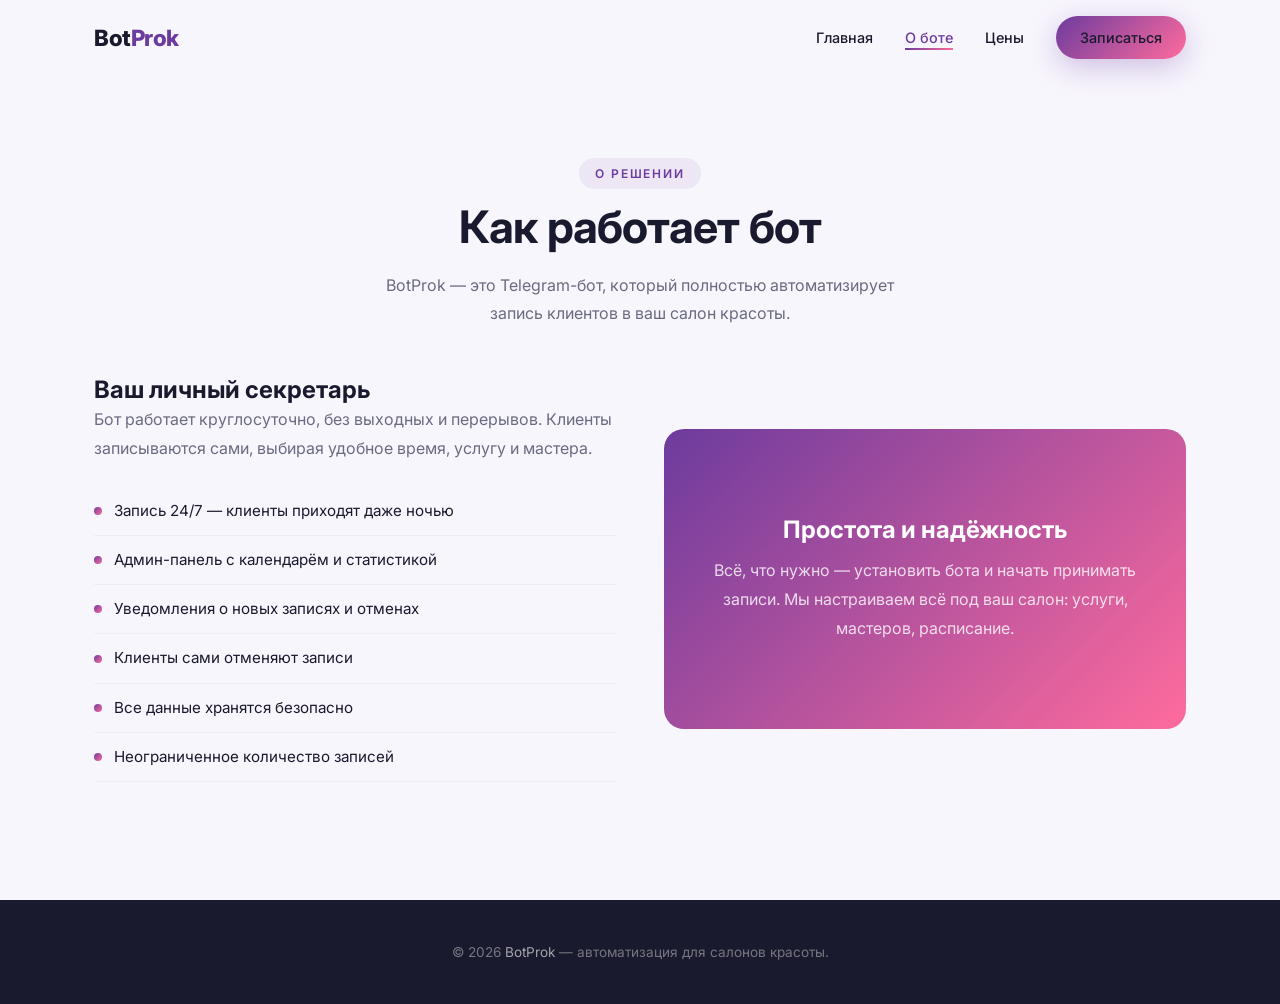
==== about.html @ af6c5ad0 "Create about.html" ====
<!DOCTYPE html>
<html lang="ru">
<head>
    <meta charset="UTF-8" />
    <meta name="viewport" content="width=device-width, initial-scale=1.0" />
    <title>О боте — BotProk</title>
    <link rel="preconnect" href="https://fonts.googleapis.com" />
    <link rel="preconnect" href="https://fonts.gstatic.com" crossorigin />
    <link href="https://fonts.googleapis.com/css2?family=Inter:wght@300;400;500;600;700;800&display=swap" rel="stylesheet" />
    <link rel="stylesheet" href="style.css" />
</head>
<body>

    <header class="header" id="header">
        <div class="container">
            <a href="index.html" class="logo">Bot<span>Prok</span></a>
            <ul class="nav-links" id="navLinks">
                <li><a href="index.html">Главная</a></li>
                <li><a href="about.html" class="active">О боте</a></li>
                <li><a href="pricing.html">Цены</a></li>
                <li><a href="contact.html" class="btn btn-sm">Записаться</a></li>
            </ul>
            <button class="mobile-toggle" id="mobileToggle" aria-label="Меню">
                <span></span>
                <span></span>
                <span></span>
            </button>
        </div>
    </header>

    <section class="section">
        <div class="container">
            <div class="section-center fade-up">
                <span class="section-tag">О решении</span>
                <h2>Как работает бот</h2>
                <p>
                    BotProk — это Telegram-бот, который полностью автоматизирует запись
                    клиентов в ваш салон красоты.
                </p>
            </div>

            <div class="about-grid">
                <div class="about-text fade-up">
                    <h3>Ваш личный секретарь</h3>
                    <p>
                        Бот работает круглосуточно, без выходных и перерывов. Клиенты
                        записываются сами, выбирая удобное время, услугу и мастера.
                    </p>
                    <ul class="about-features">
                        <li>Запись 24/7 — клиенты приходят даже ночью</li>
                        <li>Админ-панель с календарём и статистикой</li>
                        <li>Уведомления о новых записях и отменах</li>
                        <li>Клиенты сами отменяют записи</li>
                        <li>Все данные хранятся безопасно</li>
                        <li>Неограниченное количество записей</li>
                    </ul>
                </div>
                <div class="about-image fade-up">
                    <h3>Простота и надёжность</h3>
                    <p>
                        Всё, что нужно — установить бота и начать принимать записи.
                        Мы настраиваем всё под ваш салон: услуги, мастеров, расписание.
                    </p>
                </div>
            </div>
        </div>
    </section>

    <footer class="footer">
        <div class="container">
            <p>&copy; 2026 <a href="index.html">BotProk</a> — автоматизация для салонов красоты.</p>
        </div>
    </footer>

    <script src="script.js"></script>
</body>
</html>
---- style.css ----
/* ===== RESET & BASE ===== */
* {
    margin: 0;
    padding: 0;
    box-sizing: border-box;
}

:root {
    --primary: #6C3B9E;
    --primary-dark: #4A1A6B;
    --primary-light: #8B5FC4;
    --secondary: #FF6B9D;
    --gradient: linear-gradient(135deg, #6C3B9E 0%, #FF6B9D 100%);
    --text-dark: #1A1A2E;
    --text-light: #6B6B80;
    --white: #FFFFFF;
    --bg-light: #F8F6FD;
    --shadow: 0 20px 60px rgba(108, 59, 158, 0.12);
    --shadow-hover: 0 30px 80px rgba(108, 59, 158, 0.2);
    --radius: 20px;
    --transition: all 0.3s cubic-bezier(0.4, 0, 0.2, 1);
}

html {
    scroll-behavior: smooth;
}

body {
    font-family: 'Inter', -apple-system, BlinkMacSystemFont, 'Segoe UI', Roboto, sans-serif;
    background: var(--bg-light);
    color: var(--text-dark);
    line-height: 1.6;
    -webkit-font-smoothing: antialiased;
}

.container {
    max-width: 1140px;
    margin: 0 auto;
    padding: 0 24px;
}

/* ===== TYPOGRAPHY ===== */
h1, h2, h3, h4 {
    font-weight: 700;
    line-height: 1.2;
}

h1 {
    font-size: clamp(2.5rem, 6vw, 4.2rem);
    letter-spacing: -0.03em;
}

h2 {
    font-size: clamp(2rem, 4vw, 2.8rem);
    letter-spacing: -0.02em;
    margin-bottom: 16px;
}

h3 {
    font-size: clamp(1.2rem, 2vw, 1.5rem);
}

p {
    color: var(--text-light);
    line-height: 1.8;
}

.text-gradient {
    background: var(--gradient);
    -webkit-background-clip: text;
    -webkit-text-fill-color: transparent;
    background-clip: text;
}

.section-tag {
    display: inline-block;
    font-size: 0.75rem;
    font-weight: 600;
    text-transform: uppercase;
    letter-spacing: 0.15em;
    color: var(--primary);
    background: rgba(108, 59, 158, 0.08);
    padding: 6px 16px;
    border-radius: 100px;
    margin-bottom: 12px;
}

/* ===== BUTTONS ===== */
.btn {
    display: inline-flex;
    align-items: center;
    gap: 10px;
    padding: 16px 36px;
    font-size: 1rem;
    font-weight: 600;
    font-family: 'Inter', sans-serif;
    border: none;
    border-radius: 60px;
    cursor: pointer;
    transition: var(--transition);
    text-decoration: none;
    color: var(--white);
    background: var(--gradient);
    box-shadow: 0 8px 30px rgba(108, 59, 158, 0.3);
}

.btn:hover {
    transform: translateY(-3px);
    box-shadow: 0 12px 40px rgba(108, 59, 158, 0.4);
}

.btn-outline {
    background: transparent;
    color: var(--primary);
    border: 2px solid var(--primary);
    box-shadow: none;
}

.btn-outline:hover {
    background: var(--primary);
    color: var(--white);
    box-shadow: 0 12px 40px rgba(108, 59, 158, 0.3);
}

.btn-sm {
    padding: 10px 24px;
    font-size: 0.85rem;
}

/* ===== HEADER ===== */
.header {
    position: fixed;
    top: 0;
    left: 0;
    right: 0;
    z-index: 1000;
    padding: 16px 0;
    transition: var(--transition);
    background: transparent;
}

.header.scrolled {
    background: rgba(255, 255, 255, 0.92);
    backdrop-filter: blur(20px);
    -webkit-backdrop-filter: blur(20px);
    box-shadow: 0 1px 30px rgba(0, 0, 0, 0.06);
    padding: 10px 0;
}

.header .container {
    display: flex;
    justify-content: space-between;
    align-items: center;
}

.logo {
    font-size: 1.4rem;
    font-weight: 800;
    color: var(--text-dark);
    text-decoration: none;
    letter-spacing: -0.02em;
}

.logo span {
    color: var(--primary);
}

.nav-links {
    display: flex;
    align-items: center;
    gap: 32px;
    list-style: none;
}

.nav-links a {
    color: var(--text-dark);
    text-decoration: none;
    font-size: 0.9rem;
    font-weight: 500;
    transition: var(--transition);
    position: relative;
}

.nav-links a::after {
    content: '';
    position: absolute;
    bottom: -4px;
    left: 0;
    width: 0;
    height: 2px;
    background: var(--gradient);
    transition: var(--transition);
}

.nav-links a:hover::after,
.nav-links a.active::after {
    width: 100%;
}

.nav-links a.active {
    color: var(--primary);
}

.mobile-toggle {
    display: none;
    flex-direction: column;
    gap: 5px;
    background: none;
    border: none;
    cursor: pointer;
    padding: 4px;
}

.mobile-toggle span {
    display: block;
    width: 28px;
    height: 2.5px;
    background: var(--text-dark);
    border-radius: 4px;
    transition: var(--transition);
}

.mobile-toggle.active span:nth-child(1) {
    transform: rotate(45deg) translate(5px, 5px);
}

.mobile-toggle.active span:nth-child(2) {
    opacity: 0;
}

.mobile-toggle.active span:nth-child(3) {
    transform: rotate(-45deg) translate(5px, -5px);
}

/* ===== SECTIONS ===== */
.section {
    padding: 120px 0 80px;
    min-height: 100vh;
    display: flex;
    align-items: center;
}

.section-white {
    background: var(--white);
}

.section-center {
    text-align: center;
}

.section-center p {
    max-width: 560px;
    margin: 0 auto 48px;
}

/* ===== HERO ===== */
.hero {
    padding-top: 140px;
    background: var(--bg-light);
    position: relative;
    overflow: hidden;
    min-height: 100vh;
    display: flex;
    align-items: center;
}

.hero::before {
    content: '';
    position: absolute;
    top: -40%;
    right: -20%;
    width: 70%;
    height: 120%;
    background: radial-gradient(ellipse, rgba(108, 59, 158, 0.06) 0%, transparent 70%);
    pointer-events: none;
}

.hero .container {
    display: grid;
    grid-template-columns: 1fr 1fr;
    gap: 60px;
    align-items: center;
    position: relative;
    z-index: 1;
}

.hero-content h1 {
    margin-bottom: 20px;
}

.hero-content p {
    font-size: 1.2rem;
    color: var(--text-light);
    max-width: 480px;
    margin-bottom: 32px;
}

.hero-buttons {
    display: flex;
    flex-wrap: wrap;
    gap: 16px;
}

.hero-stats {
    display: flex;
    gap: 48px;
    margin-top: 48px;
}

.hero-stats-item .number {
    font-size: 2.2rem;
    font-weight: 800;
    color: var(--primary);
    display: block;
}

.hero-stats-item .label {
    font-size: 0.9rem;
    color: var(--text-light);
}

.hero-image {
    display: flex;
    justify-content: center;
    align-items: center;
}

.hero-phone-mockup {
    width: 100%;
    max-width: 360px;
    background: var(--text-dark);
    border-radius: 40px;
    padding: 16px;
    box-shadow: 0 40px 80px rgba(0, 0, 0, 0.15);
}

.hero-phone-mockup .screen {
    background: var(--white);
    border-radius: 28px;
    padding: 20px 16px;
    min-height: 500px;
}

.mockup-status-bar {
    display: flex;
    justify-content: space-between;
    padding-bottom: 16px;
    font-size: 0.7rem;
    color: var(--text-light);
    border-bottom: 1px solid #f0f0f0;
}

.mockup-chat {
    padding-top: 16px;
}

.mockup-msg {
    background: #f0edf7;
    padding: 12px 16px;
    border-radius: 16px 16px 16px 4px;
    margin-bottom: 12px;
    font-size: 0.85rem;
    max-width: 85%;
    color: var(--text-dark);
}

.mockup-msg.user {
    background: var(--primary);
    color: var(--white);
    margin-left: auto;
    border-radius: 16px 16px 4px 16px;
}

.mockup-buttons {
    display: flex;
    flex-direction: column;
    gap: 8px;
    margin-top: 12px;
}

.mockup-btn {
    background: #f0edf7;
    padding: 10px 14px;
    border-radius: 12px;
    font-size: 0.8rem;
    color: var(--text-dark);
    text-align: center;
    border: none;
}

.mockup-btn.primary {
    background: var(--gradient);
    color: var(--white);
}

/* ===== ABOUT PAGE ===== */
.about-grid {
    display: grid;
    grid-template-columns: 1fr 1fr;
    gap: 48px;
    align-items: center;
    margin-top: 32px;
}

.about-text p {
    margin-bottom: 16px;
}

.about-features {
    list-style: none;
    margin-top: 24px;
}

.about-features li {
    padding: 12px 0;
    border-bottom: 1px solid rgba(108, 59, 158, 0.06);
    font-size: 0.95rem;
    color: var(--text-dark);
    display: flex;
    align-items: center;
    gap: 12px;
}

.about-features li::before {
    content: '';
    width: 8px;
    height: 8px;
    background: var(--gradient);
    border-radius: 50%;
    flex-shrink: 0;
}

.about-image {
    background: var(--gradient);
    border-radius: var(--radius);
    padding: 48px;
    color: var(--white);
    min-height: 300px;
    display: flex;
    flex-direction: column;
    justify-content: center;
    align-items: center;
    text-align: center;
}

.about-image h3 {
    margin-bottom: 12px;
    color: var(--white);
}

.about-image p {
    color: rgba(255, 255, 255, 0.8);
}

/* ===== PRICING PAGE ===== */
.pricing-grid {
    display: grid;
    grid-template-columns: 1fr 1fr;
    gap: 32px;
    max-width: 900px;
    margin: 32px auto 0;
}

.pricing-card {
    background: var(--white);
    border-radius: var(--radius);
    padding: 40px 36px;
    box-shadow: var(--shadow);
    border: 1px solid rgba(108, 59, 158, 0.06);
    transition: var(--transition);
    text-align: center;
}

.pricing-card:hover {
    transform: translateY(-4px);
    box-shadow: var(--shadow-hover);
}

.pricing-card.featured {
    border: 2px solid var(--primary);
    position: relative;
    background: var(--bg-light);
}

.pricing-card.featured .badge {
    position: absolute;
    top: -12px;
    left: 50%;
    transform: translateX(-50%);
    background: var(--gradient);
    color: var(--white);
    font-size: 0.7rem;
    font-weight: 600;
    padding: 4px 20px;
    border-radius: 100px;
    text-transform: uppercase;
    letter-spacing: 0.05em;
}

.pricing-card .price {
    font-size: 3rem;
    font-weight: 800;
    margin: 12px 0 4px;
}

.pricing-card .price span {
    font-size: 1rem;
    font-weight: 400;
    color: var(--text-light);
}

.pricing-card .sub {
    color: var(--text-light);
    font-size: 0.9rem;
}

.pricing-card ul {
    list-style: none;
    margin: 24px 0 32px;
    text-align: left;
}

.pricing-card ul li {
    padding: 8px 0;
    display: flex;
    align-items: center;
    gap: 10px;
    font-size: 0.95rem;
    color: var(--text-dark);
}

.pricing-card ul li::before {
    content: '';
    width: 6px;
    height: 6px;
    background: var(--primary);
    border-radius: 50%;
    flex-shrink: 0;
}

.pricing-note {
    text-align: center;
    margin-top: 32px;
    background: var(--white);
    padding: 20px 32px;
    border-radius: var(--radius);
    box-shadow: var(--shadow);
    max-width: 700px;
    margin-left: auto;
    margin-right: auto;
}

.pricing-note p {
    margin: 0;
    font-size: 0.95rem;
}

.pricing-note strong {
    color: var(--primary);
}

/* ===== CONTACT PAGE ===== */
.contact-grid {
    display: grid;
    grid-template-columns: 1fr 1fr;
    gap: 48px;
    margin-top: 32px;
}

.contact-info {
    background: var(--white);
    padding: 40px;
    border-radius: var(--radius);
    box-shadow: var(--shadow);
}

.contact-info h3 {
    margin-bottom: 8px;
}

.contact-info p {
    margin-bottom: 24px;
}

.contact-item {
    display: flex;
    align-items: center;
    gap: 16px;
    padding: 16px 0;
    border-bottom: 1px solid rgba(108, 59, 158, 0.06);
}

.contact-item:last-child {
    border-bottom: none;
}

.contact-item .label {
    font-size: 0.8rem;
    color: var(--text-light);
    text-transform: uppercase;
    letter-spacing: 0.05em;
    min-width: 60px;
}

.contact-item .value {
    font-size: 1rem;
    font-weight: 500;
    color: var(--text-dark);
}

.contact-item .value a {
    color: var(--primary);
    text-decoration: none;
    transition: var(--transition);
}

.contact-item .value a:hover {
    color: var(--primary-dark);
}

.contact-form {
    background: var(--white);
    padding: 40px;
    border-radius: var(--radius);
    box-shadow: var(--shadow);
}

.contact-form h3 {
    margin-bottom: 8px;
}

.contact-form p {
    margin-bottom: 24px;
}

.form-group {
    margin-bottom: 20px;
}

.form-group label {
    display: block;
    font-size: 0.85rem;
    font-weight: 600;
    margin-bottom: 6px;
    color: var(--text-dark);
}

.form-group input,
.form-group textarea {
    width: 100%;
    padding: 14px 18px;
    border: 2px solid #e8e8f0;
    border-radius: 12px;
    font-size: 1rem;
    font-family: 'Inter', sans-serif;
    transition: var(--transition);
    background: var(--bg-light);
    color: var(--text-dark);
}

.form-group input:focus,
.form-group textarea:focus {
    outline: none;
    border-color: var(--primary);
    box-shadow: 0 0 0 4px rgba(108, 59, 158, 0.1);
}

.form-group textarea {
    min-height: 120px;
    resize: vertical;
}

.form-group .btn {
    width: 100%;
    justify-content: center;
}

/* ===== FOOTER ===== */
.footer {
    background: var(--text-dark);
    padding: 40px 0;
    text-align: center;
}

.footer p {
    color: rgba(255, 255, 255, 0.4);
    font-size: 0.85rem;
    margin: 0;
}

.footer a {
    color: rgba(255, 255, 255, 0.6);
    text-decoration: none;
    transition: var(--transition);
}

.footer a:hover {
    color: var(--white);
}

/* ===== RESPONSIVE ===== */
@media (max-width: 1024px) {
    .hero .container {
        grid-template-columns: 1fr;
        text-align: center;
    }

    .hero-content p {
        margin: 0 auto 32px;
    }

    .hero-buttons {
        justify-content: center;
    }

    .hero-stats {
        justify-content: center;
    }

    .hero-phone-mockup {
        max-width: 300px;
        margin: 0 auto;
    }

    .about-grid {
        grid-template-columns: 1fr;
    }

    .contact-grid {
        grid-template-columns: 1fr;
        max-width: 600px;
        margin-left: auto;
        margin-right: auto;
    }
}

@media (max-width: 768px) {
    .nav-links {
        position: fixed;
        top: 0;
        right: -100%;
        width: 280px;
        height: 100vh;
        background: var(--white);
        flex-direction: column;
        justify-content: center;
        padding: 40px 32px;
        gap: 24px;
        box-shadow: -20px 0 60px rgba(0, 0, 0, 0.1);
        transition: var(--transition);
    }

    .nav-links.open {
        right: 0;
    }

    .mobile-toggle {
        display: flex;
        z-index: 1001;
    }

    .nav-links .btn {
        width: 100%;
        justify-content: center;
    }

    .hero {
        padding-top: 120px;
        min-height: auto;
    }

    .hero-stats {
        gap: 24px;
        flex-wrap: wrap;
    }

    .hero-stats-item .number {
        font-size: 1.8rem;
    }

    .hero-phone-mockup {
        max-width: 260px;
    }

    .hero-phone-mockup .screen {
        min-height: 380px;
        padding: 14px 12px;
    }

    .pricing-grid {
        grid-template-columns: 1fr;
        max-width: 420px;
    }

    .section {
        padding: 100px 0 60px;
        min-height: auto;
    }

    .pricing-card {
        padding: 28px 20px;
    }

    .pricing-card .price {
        font-size: 2.4rem;
    }

    .contact-info,
    .contact-form {
        padding: 24px 20px;
    }

    .pricing-note {
        padding: 16px 20px;
    }
}

@media (max-width: 480px) {
    .hero-phone-mockup {
        max-width: 220px;
    }

    .hero-phone-mockup .screen {
        min-height: 320px;
        padding: 10px 8px;
    }

    .mockup-msg {
        font-size: 0.7rem;
        padding: 8px 12px;
    }

    .mockup-btn {
        font-size: 0.65rem;
        padding: 6px 10px;
    }

    .btn {
        padding: 14px 28px;
        font-size: 0.9rem;
    }

    .container {
        padding: 0 16px;
    }

    .contact-item {
        flex-direction: column;
        align-items: flex-start;
        gap: 4px;
    }

    .contact-item .label {
        min-width: auto;
    }
}

/* ===== ANIMATIONS ===== */
.fade-up {
    opacity: 0;
    transform: translateY(30px);
    transition: opacity 0.7s ease, transform 0.7s ease;
}

.fade-up.visible {
    opacity: 1;
    transform: translateY(0);
}

/* ===== SCROLLBAR ===== */
::-webkit-scrollbar {
    width: 8px;
}

::-webkit-scrollbar-track {
    background: var(--bg-light);
}

::-webkit-scrollbar-thumb {
    background: var(--primary);
    border-radius: 100px;
}
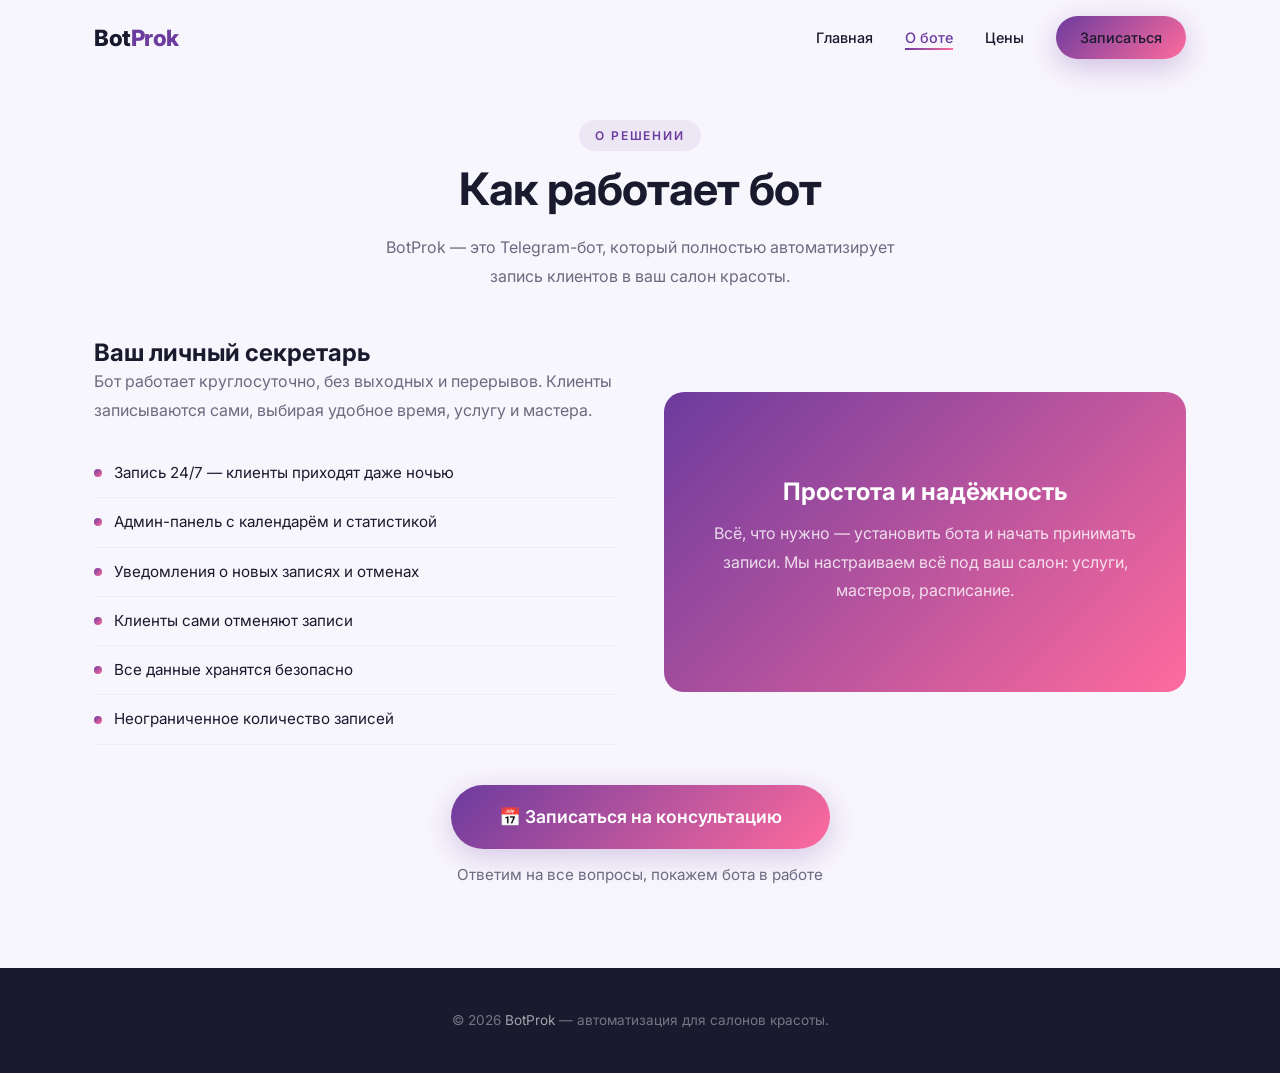
==== commit 5bd2519c: "Update about.html" ====
--- a/about.html
+++ b/about.html
@@ -8,6 +8,38 @@
     <link rel="preconnect" href="https://fonts.gstatic.com" crossorigin />
     <link href="https://fonts.googleapis.com/css2?family=Inter:wght@300;400;500;600;700;800&display=swap" rel="stylesheet" />
     <link rel="stylesheet" href="style.css" />
+    <style>
+        .about-cta {
+            text-align: center;
+            margin-top: 40px;
+        }
+
+        .about-cta .btn {
+            font-size: 1.1rem;
+            padding: 18px 48px;
+            box-shadow: 0 8px 30px rgba(108, 59, 158, 0.25);
+        }
+
+        .about-cta .btn:hover {
+            transform: translateY(-3px);
+            box-shadow: 0 12px 40px rgba(108, 59, 158, 0.35);
+        }
+
+        .about-cta p {
+            margin-top: 12px;
+            font-size: 0.95rem;
+            color: var(--text-light);
+        }
+
+        @media (max-width: 480px) {
+            .about-cta .btn {
+                width: 100%;
+                justify-content: center;
+                padding: 16px 24px;
+                font-size: 1rem;
+            }
+        }
+    </style>
 </head>
 <body>
 
@@ -63,6 +95,12 @@
                     </p>
                 </div>
             </div>
+
+            <!-- НОВАЯ КНОПКА -->
+            <div class="about-cta fade-up">
+                <a href="contact.html" class="btn">📅 Записаться на консультацию</a>
+                <p>Ответим на все вопросы, покажем бота в работе</p>
+            </div>
         </div>
     </section>
 
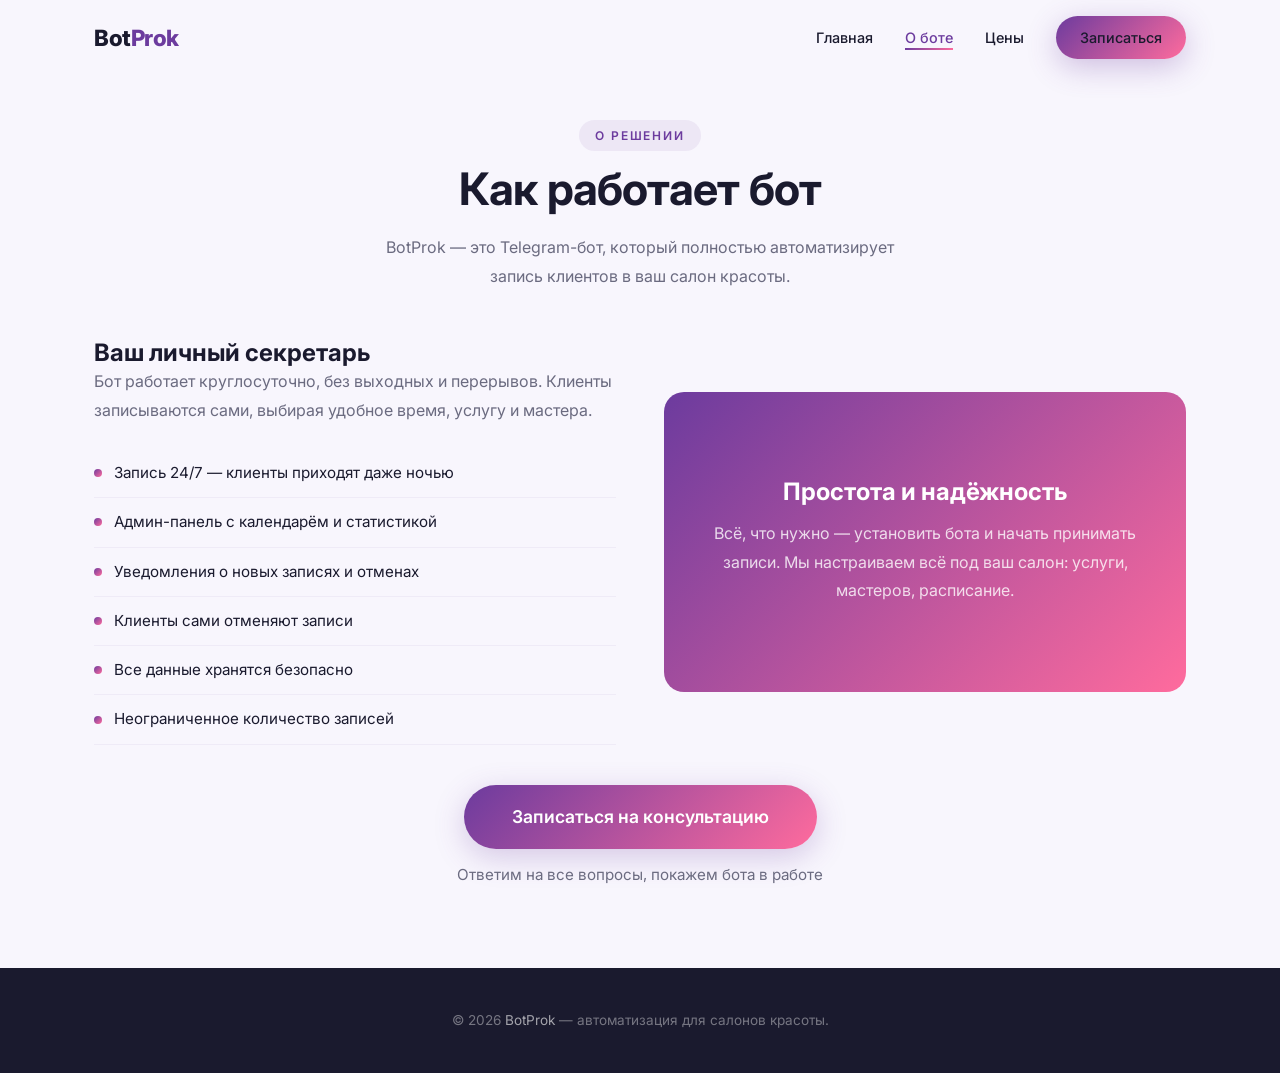
==== commit d09166ed: "Update about.html" ====
--- a/about.html
+++ b/about.html
@@ -98,7 +98,7 @@
 
             <!-- НОВАЯ КНОПКА -->
             <div class="about-cta fade-up">
-                <a href="contact.html" class="btn">📅 Записаться на консультацию</a>
+                <a href="contact.html" class="btn"> Записаться на консультацию</a>
                 <p>Ответим на все вопросы, покажем бота в работе</p>
             </div>
         </div>
